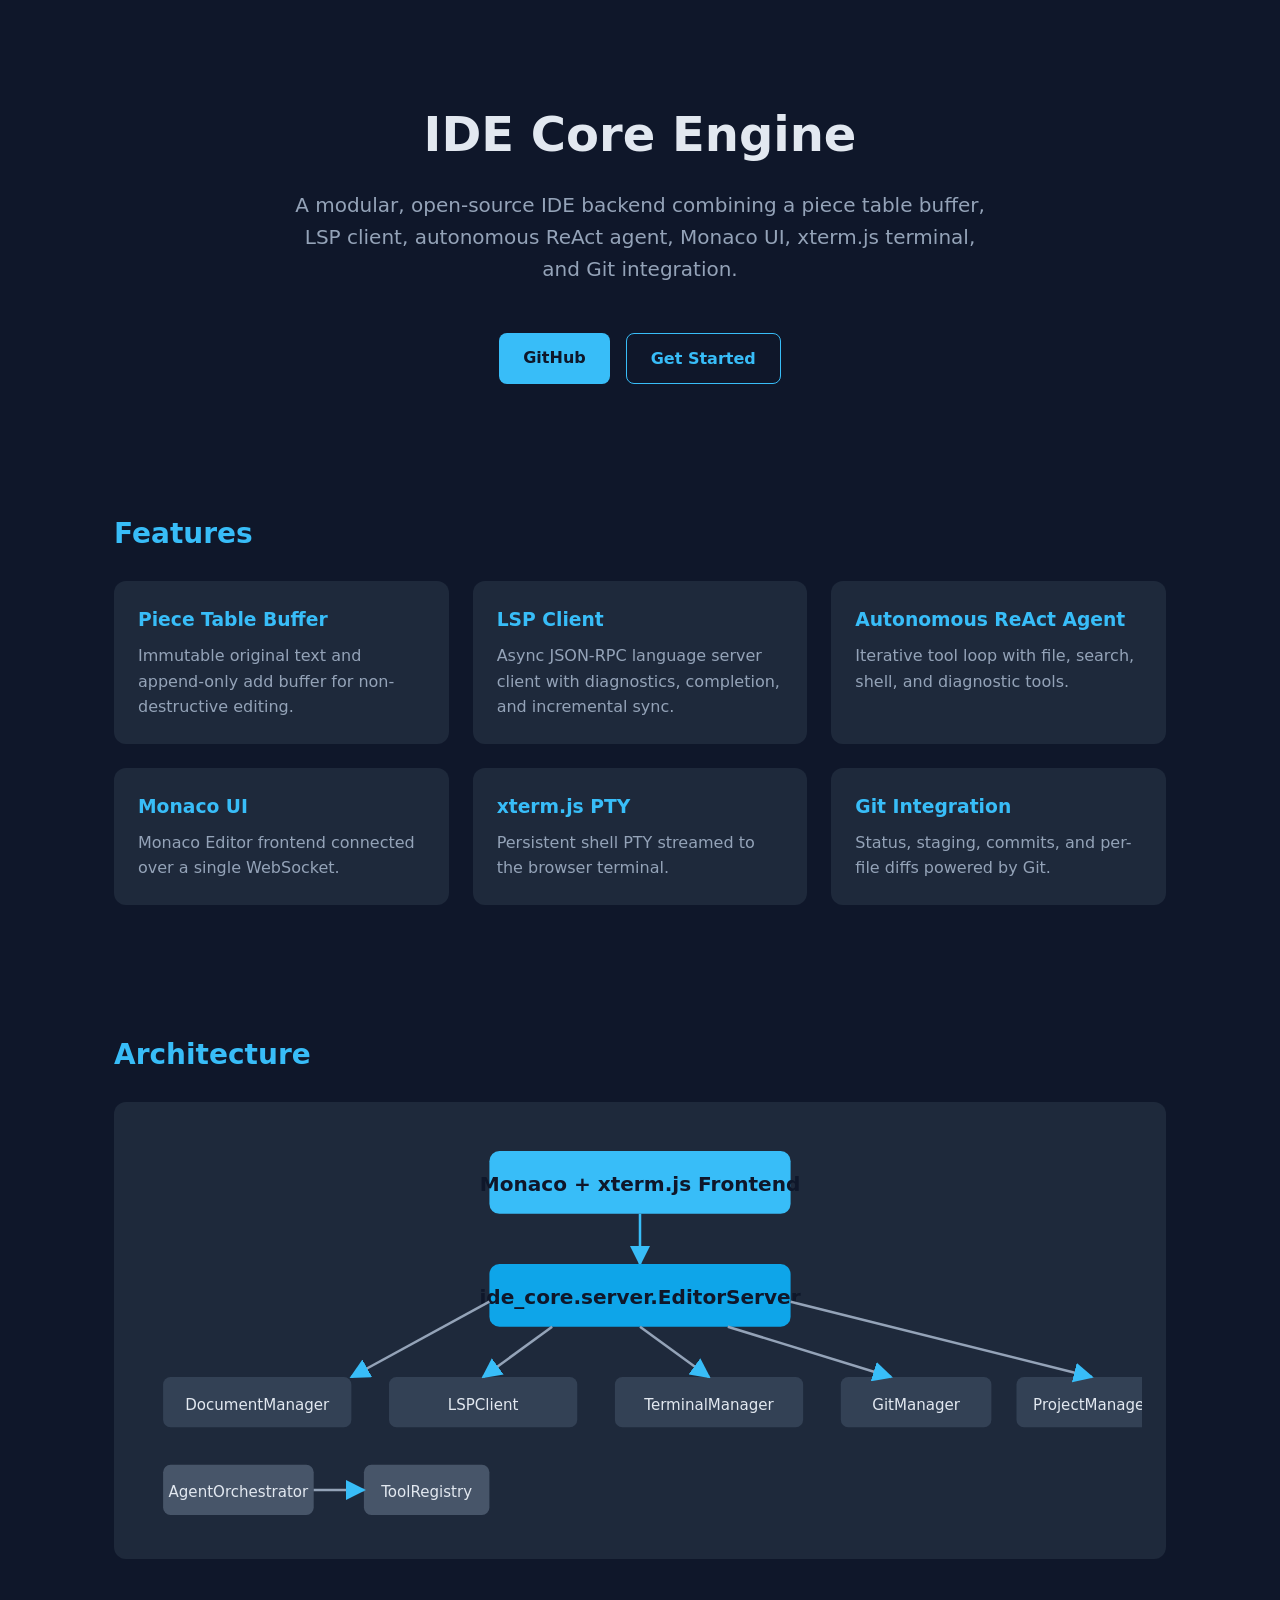
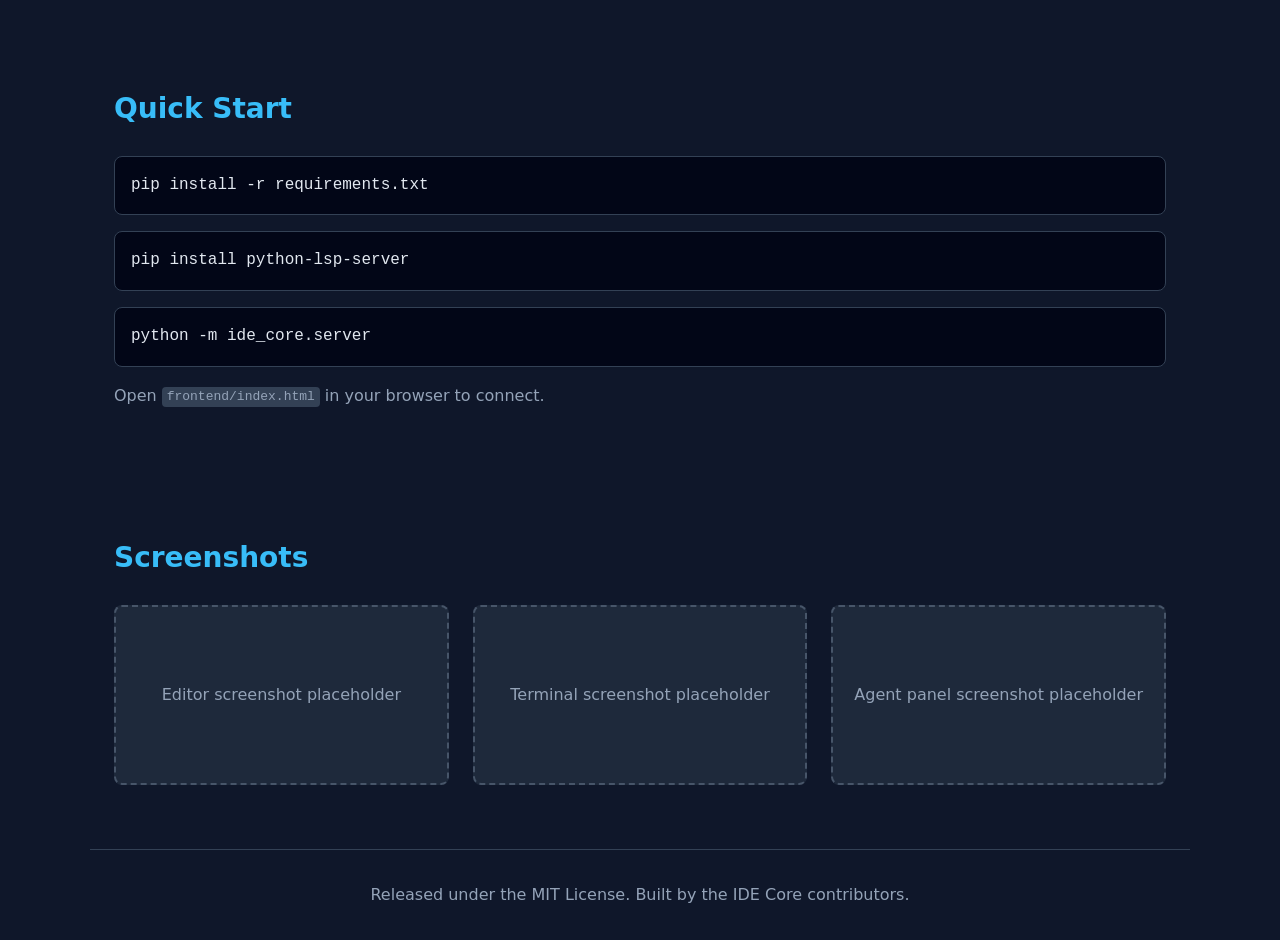
==== docs/index.html @ 51d23f9d "feat: initial release of custom AI-powered IDE core (v1.0.0)" ====
<!DOCTYPE html>
<html lang="en">
<head>
  <meta charset="UTF-8">
  <meta name="viewport" content="width=device-width, initial-scale=1.0">
  <title>IDE Core Engine</title>
  <style>
    :root {
      --bg: #0f172a;
      --card: #1e293b;
      --text: #e2e8f0;
      --accent: #38bdf8;
      --muted: #94a3b8;
    }
    * { box-sizing: border-box; margin: 0; padding: 0; }
    body {
      font-family: system-ui, -apple-system, BlinkMacSystemFont, "Segoe UI", Roboto, sans-serif;
      background: var(--bg);
      color: var(--text);
      line-height: 1.6;
    }
    header, section, footer {
      padding: 4rem 1.5rem;
      max-width: 1100px;
      margin: 0 auto;
    }
    header { text-align: center; padding-top: 6rem; }
    h1 { font-size: 3rem; margin-bottom: 1rem; }
    h2 { font-size: 1.75rem; margin-bottom: 1.5rem; color: var(--accent); }
    .subtitle {
      color: var(--muted);
      font-size: 1.25rem;
      max-width: 700px;
      margin: 0 auto 2rem;
    }
    .cta { display: inline-flex; gap: 1rem; margin-top: 1rem; flex-wrap: wrap; justify-content: center; }
    .btn {
      background: var(--accent);
      color: #0f172a;
      padding: .75rem 1.5rem;
      border-radius: .5rem;
      text-decoration: none;
      font-weight: 600;
      transition: opacity .2s;
    }
    .btn:hover { opacity: .9; }
    .btn.secondary { background: transparent; border: 1px solid var(--accent); color: var(--accent); }
    .features {
      display: grid;
      grid-template-columns: repeat(auto-fit, minmax(280px, 1fr));
      gap: 1.5rem;
    }
    .card {
      background: var(--card);
      border-radius: .75rem;
      padding: 1.5rem;
    }
    .card h3 { color: var(--accent); margin-bottom: .5rem; }
    .card p { color: var(--muted); }
    .diagram {
      background: var(--card);
      border-radius: .75rem;
      padding: 1.5rem;
      overflow-x: auto;
    }
    .cli {
      background: #020617;
      border: 1px solid #334155;
      border-radius: .5rem;
      padding: 1rem;
      font-family: ui-monospace, SFMono-Regular, Menlo, monospace;
      overflow-x: auto;
      margin-bottom: 1rem;
      color: var(--text);
    }
    .screenshots {
      display: grid;
      grid-template-columns: repeat(auto-fit, minmax(300px, 1fr));
      gap: 1.5rem;
    }
    .shot {
      background: var(--card);
      border: 2px dashed #475569;
      border-radius: .5rem;
      min-height: 180px;
      display: flex;
      align-items: center;
      justify-content: center;
      color: var(--muted);
    }
    footer {
      text-align: center;
      color: var(--muted);
      border-top: 1px solid #334155;
      padding: 2rem 1.5rem;
    }
    code { background: #334155; padding: .15rem .3rem; border-radius: .25rem; }
  </style>
</head>
<body>
  <header>
    <h1>IDE Core Engine</h1>
    <p class="subtitle">
      A modular, open-source IDE backend combining a piece table buffer, LSP client,
      autonomous ReAct agent, Monaco UI, xterm.js terminal, and Git integration.
    </p>
    <div class="cta">
      <a class="btn" href="https://github.com/your-org/ide-core">GitHub</a>
      <a class="btn secondary" href="#quickstart">Get Started</a>
    </div>
  </header>

  <section id="features">
    <h2>Features</h2>
    <div class="features">
      <div class="card">
        <h3>Piece Table Buffer</h3>
        <p>Immutable original text and append-only add buffer for non-destructive editing.</p>
      </div>
      <div class="card">
        <h3>LSP Client</h3>
        <p>Async JSON-RPC language server client with diagnostics, completion, and incremental sync.</p>
      </div>
      <div class="card">
        <h3>Autonomous ReAct Agent</h3>
        <p>Iterative tool loop with file, search, shell, and diagnostic tools.</p>
      </div>
      <div class="card">
        <h3>Monaco UI</h3>
        <p>Monaco Editor frontend connected over a single WebSocket.</p>
      </div>
      <div class="card">
        <h3>xterm.js PTY</h3>
        <p>Persistent shell PTY streamed to the browser terminal.</p>
      </div>
      <div class="card">
        <h3>Git Integration</h3>
        <p>Status, staging, commits, and per-file diffs powered by Git.</p>
      </div>
    </div>
  </section>

  <section id="architecture">
    <h2>Architecture</h2>
    <div class="diagram">
      <svg viewBox="0 0 800 320" xmlns="http://www.w3.org/2000/svg" style="max-width:100%;height:auto;">
        <defs>
          <marker id="arrow" viewBox="0 0 10 10" refX="9" refY="5" markerWidth="8" markerHeight="8" orient="auto-start-reverse">
            <path d="M 0 0 L 10 5 L 0 10 z" fill="#38bdf8"/>
          </marker>
        </defs>
        <rect x="280" y="20" width="240" height="50" rx="8" fill="#38bdf8" />
        <text x="400" y="52" text-anchor="middle" fill="#0f172a" font-weight="bold">Monaco + xterm.js Frontend</text>
        <line x1="400" y1="70" x2="400" y2="110" stroke="#38bdf8" stroke-width="2" marker-end="url(#arrow)"/>

        <rect x="280" y="110" width="240" height="50" rx="8" fill="#0ea5e9"/>
        <text x="400" y="142" text-anchor="middle" fill="#0f172a" font-weight="bold">ide_core.server.EditorServer</text>

        <rect x="20" y="200" width="150" height="40" rx="6" fill="#334155"/>
        <text x="95" y="226" text-anchor="middle" fill="#e2e8f0" font-size="12">DocumentManager</text>
        <line x1="280" y1="140" x2="170" y2="200" stroke="#94a3b8" stroke-width="2" marker-end="url(#arrow)"/>

        <rect x="200" y="200" width="150" height="40" rx="6" fill="#334155"/>
        <text x="275" y="226" text-anchor="middle" fill="#e2e8f0" font-size="12">LSPClient</text>
        <line x1="330" y1="160" x2="275" y2="200" stroke="#94a3b8" stroke-width="2" marker-end="url(#arrow)"/>

        <rect x="380" y="200" width="150" height="40" rx="6" fill="#334155"/>
        <text x="455" y="226" text-anchor="middle" fill="#e2e8f0" font-size="12">TerminalManager</text>
        <line x1="400" y1="160" x2="455" y2="200" stroke="#94a3b8" stroke-width="2" marker-end="url(#arrow)"/>

        <rect x="560" y="200" width="120" height="40" rx="6" fill="#334155"/>
        <text x="620" y="226" text-anchor="middle" fill="#e2e8f0" font-size="12">GitManager</text>
        <line x1="470" y1="160" x2="600" y2="200" stroke="#94a3b8" stroke-width="2" marker-end="url(#arrow)"/>

        <rect x="700" y="200" width="120" height="40" rx="6" fill="#334155"/>
        <text x="760" y="226" text-anchor="middle" fill="#e2e8f0" font-size="12">ProjectManager</text>
        <line x1="520" y1="140" x2="760" y2="200" stroke="#94a3b8" stroke-width="2" marker-end="url(#arrow)"/>

        <rect x="20" y="270" width="120" height="40" rx="6" fill="#475569"/>
        <text x="80" y="296" text-anchor="middle" fill="#e2e8f0" font-size="12">AgentOrchestrator</text>
        <rect x="180" y="270" width="100" height="40" rx="6" fill="#475569"/>
        <text x="230" y="296" text-anchor="middle" fill="#e2e8f0" font-size="12">ToolRegistry</text>
        <line x1="140" y1="290" x2="180" y2="290" stroke="#94a3b8" stroke-width="2" marker-end="url(#arrow)"/>
      </svg>
    </div>
  </section>

  <section id="quickstart">
    <h2>Quick Start</h2>
    <div class="cli">pip install -r requirements.txt</div>
    <div class="cli">pip install python-lsp-server</div>
    <div class="cli">python -m ide_core.server</div>
    <p style="color:var(--muted);">Open <code>frontend/index.html</code> in your browser to connect.</p>
  </section>

  <section id="screenshots">
    <h2>Screenshots</h2>
    <div class="screenshots">
      <div class="shot">Editor screenshot placeholder</div>
      <div class="shot">Terminal screenshot placeholder</div>
      <div class="shot">Agent panel screenshot placeholder</div>
    </div>
  </section>

  <footer>
    <p>Released under the MIT License. Built by the IDE Core contributors.</p>
  </footer>
</body>
</html>
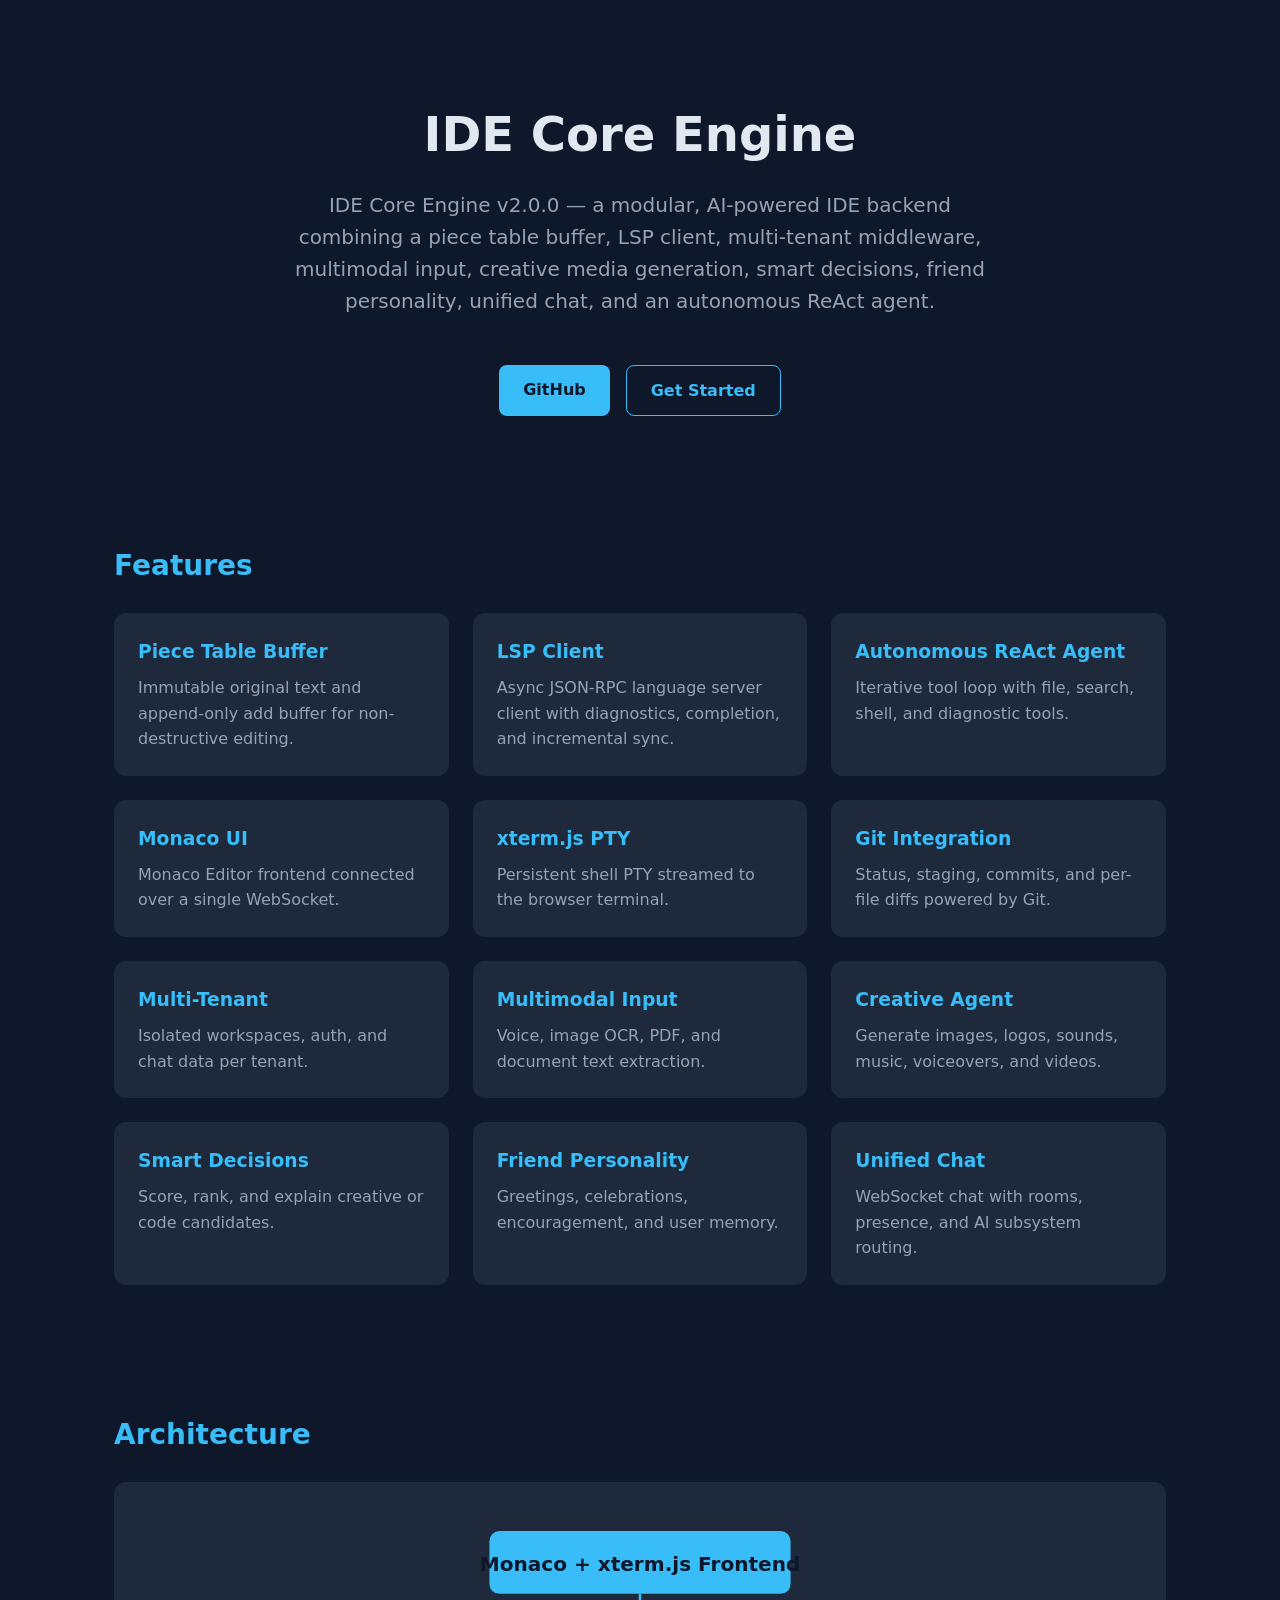
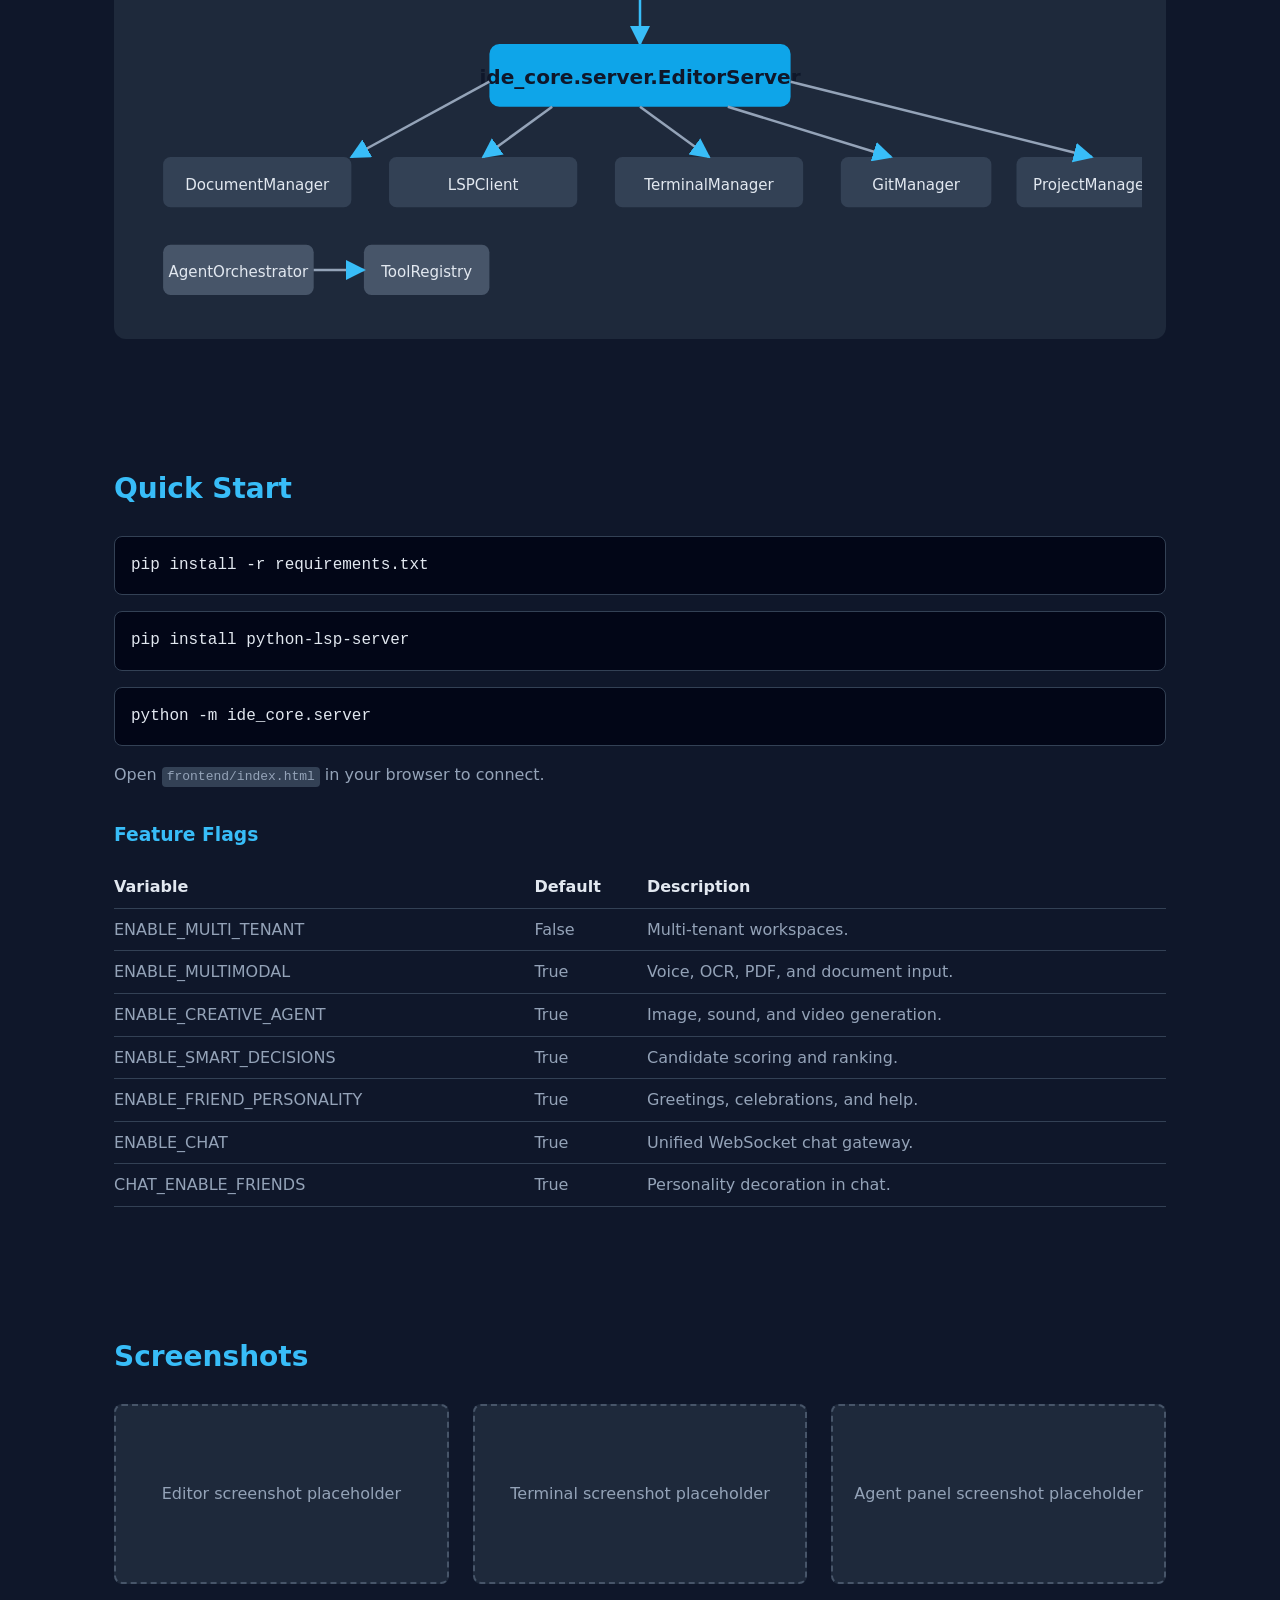
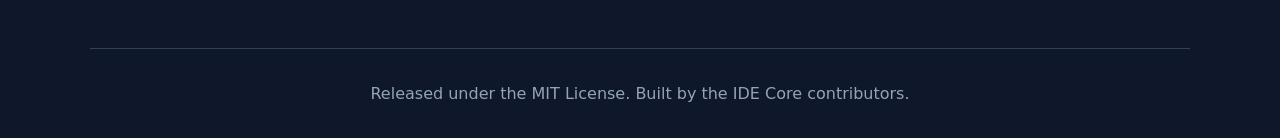
==== commit b167c0b9: "feat: release v2.0.0 - full multimodal, creative, multi-tenant AI IDE engine with unified chat Gener" ====
--- a/docs/index.html
+++ b/docs/index.html
@@ -101,8 +101,10 @@
   <header>
     <h1>IDE Core Engine</h1>
     <p class="subtitle">
-      A modular, open-source IDE backend combining a piece table buffer, LSP client,
-      autonomous ReAct agent, Monaco UI, xterm.js terminal, and Git integration.
+      IDE Core Engine v2.0.0 — a modular, AI-powered IDE backend combining a piece table
+      buffer, LSP client, multi-tenant middleware, multimodal input, creative media
+      generation, smart decisions, friend personality, unified chat, and an autonomous
+      ReAct agent.
     </p>
     <div class="cta">
       <a class="btn" href="https://github.com/your-org/ide-core">GitHub</a>
@@ -136,6 +138,30 @@
       <div class="card">
         <h3>Git Integration</h3>
         <p>Status, staging, commits, and per-file diffs powered by Git.</p>
+      </div>
+      <div class="card">
+        <h3>Multi-Tenant</h3>
+        <p>Isolated workspaces, auth, and chat data per tenant.</p>
+      </div>
+      <div class="card">
+        <h3>Multimodal Input</h3>
+        <p>Voice, image OCR, PDF, and document text extraction.</p>
+      </div>
+      <div class="card">
+        <h3>Creative Agent</h3>
+        <p>Generate images, logos, sounds, music, voiceovers, and videos.</p>
+      </div>
+      <div class="card">
+        <h3>Smart Decisions</h3>
+        <p>Score, rank, and explain creative or code candidates.</p>
+      </div>
+      <div class="card">
+        <h3>Friend Personality</h3>
+        <p>Greetings, celebrations, encouragement, and user memory.</p>
+      </div>
+      <div class="card">
+        <h3>Unified Chat</h3>
+        <p>WebSocket chat with rooms, presence, and AI subsystem routing.</p>
       </div>
     </div>
   </section>
@@ -191,6 +217,26 @@
     <div class="cli">pip install python-lsp-server</div>
     <div class="cli">python -m ide_core.server</div>
     <p style="color:var(--muted);">Open <code>frontend/index.html</code> in your browser to connect.</p>
+
+    <h3 style="margin-top:2rem; color:var(--accent);">Feature Flags</h3>
+    <table style="width:100%; border-collapse:collapse; color:var(--text); margin-top:1rem;">
+      <thead>
+        <tr style="border-bottom:1px solid #334155; text-align:left;">
+          <th style="padding:.5rem 0;">Variable</th>
+          <th style="padding:.5rem 0;">Default</th>
+          <th style="padding:.5rem 0;">Description</th>
+        </tr>
+      </thead>
+      <tbody style="color:var(--muted);">
+        <tr style="border-bottom:1px solid #334155;"><td style="padding:.5rem 0;">ENABLE_MULTI_TENANT</td><td>False</td><td>Multi-tenant workspaces.</td></tr>
+        <tr style="border-bottom:1px solid #334155;"><td style="padding:.5rem 0;">ENABLE_MULTIMODAL</td><td>True</td><td>Voice, OCR, PDF, and document input.</td></tr>
+        <tr style="border-bottom:1px solid #334155;"><td style="padding:.5rem 0;">ENABLE_CREATIVE_AGENT</td><td>True</td><td>Image, sound, and video generation.</td></tr>
+        <tr style="border-bottom:1px solid #334155;"><td style="padding:.5rem 0;">ENABLE_SMART_DECISIONS</td><td>True</td><td>Candidate scoring and ranking.</td></tr>
+        <tr style="border-bottom:1px solid #334155;"><td style="padding:.5rem 0;">ENABLE_FRIEND_PERSONALITY</td><td>True</td><td>Greetings, celebrations, and help.</td></tr>
+        <tr style="border-bottom:1px solid #334155;"><td style="padding:.5rem 0;">ENABLE_CHAT</td><td>True</td><td>Unified WebSocket chat gateway.</td></tr>
+        <tr style="border-bottom:1px solid #334155;"><td style="padding:.5rem 0;">CHAT_ENABLE_FRIENDS</td><td>True</td><td>Personality decoration in chat.</td></tr>
+      </tbody>
+    </table>
   </section>
 
   <section id="screenshots">
